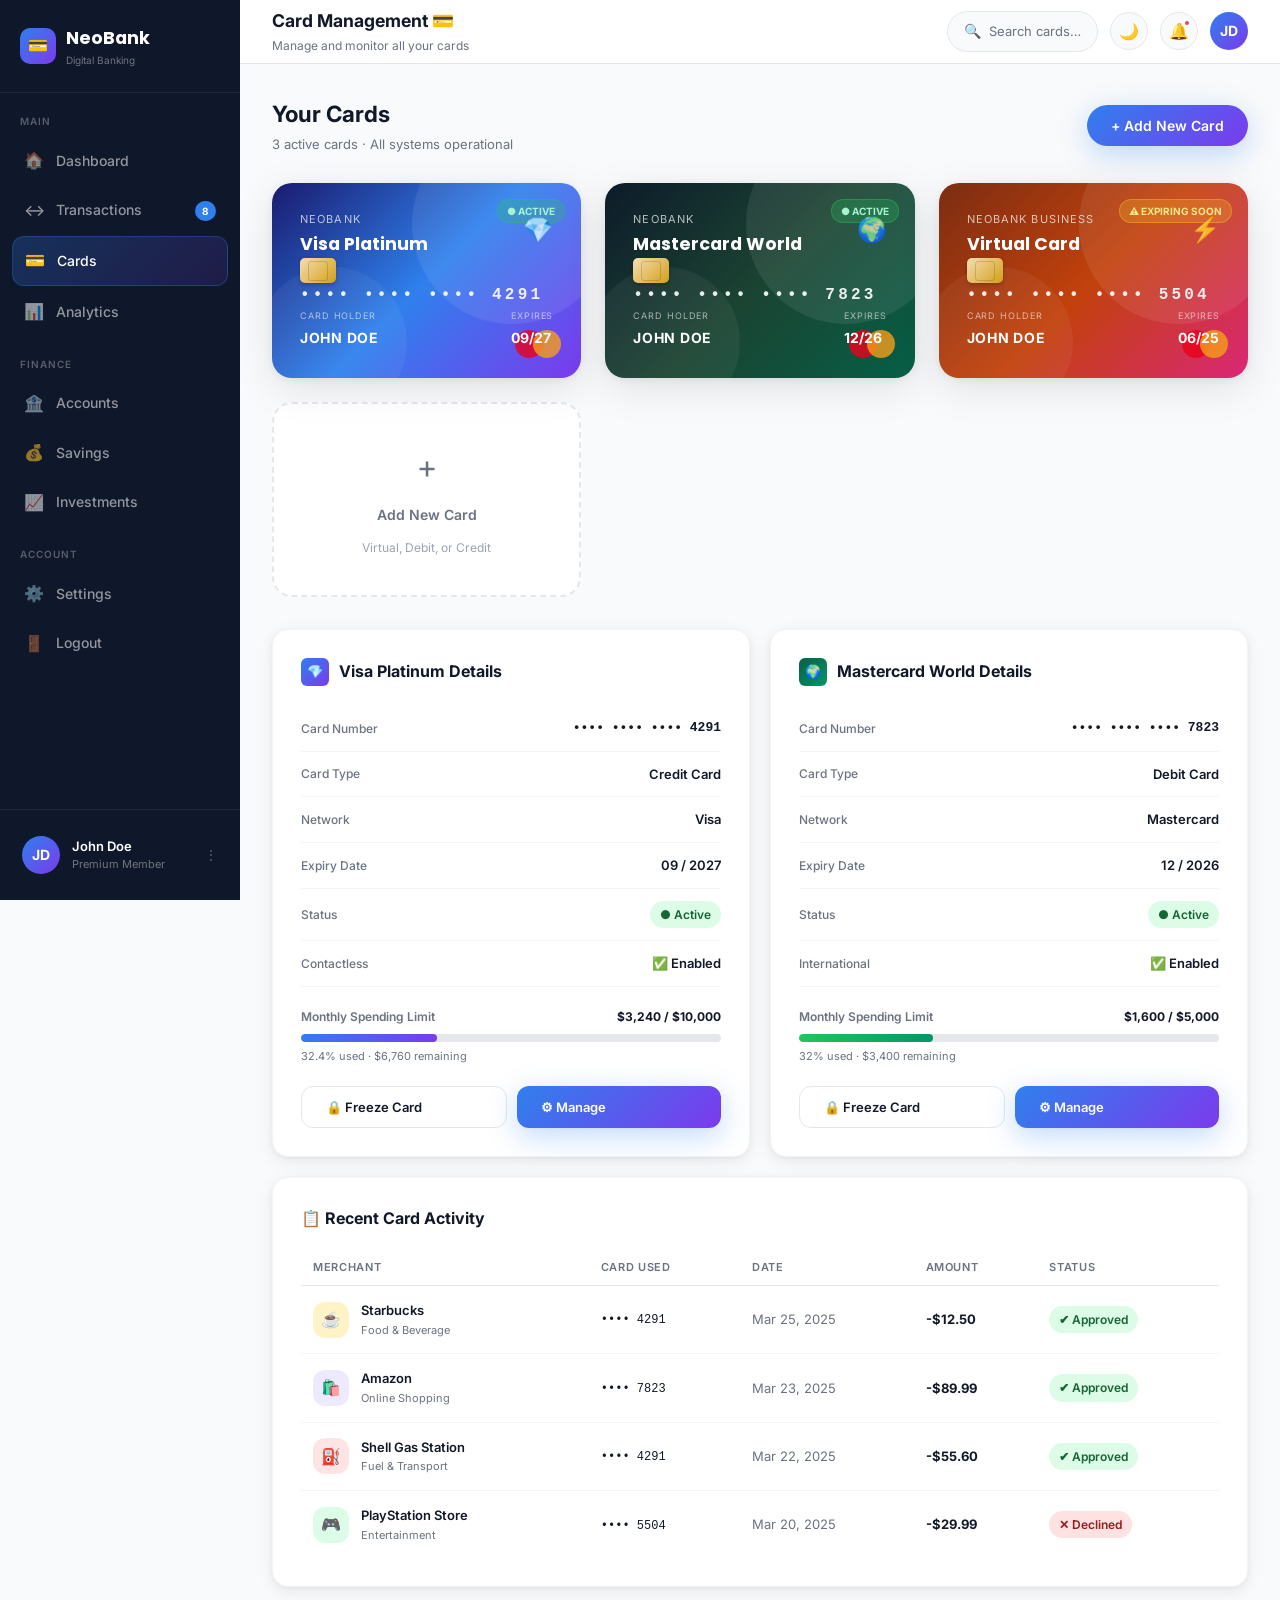
==== cards.html @ 9454304a "feat: Add NeoBank UI - Landing, Dashboard, and Cards Management pages" ====
<!DOCTYPE html>
<html lang="en" data-theme="light">
<head>
  <meta charset="UTF-8" />
  <meta name="viewport" content="width=device-width, initial-scale=1.0" />
  <title>NeoBank – Card Management</title>
  <meta name="description" content="NeoBank Card Management – Manage your credit and debit cards in one place." />
  <link rel="stylesheet" href="style.css" />
  <style>
    /* Modal */
    .modal-overlay {
      position: fixed; inset: 0;
      background: rgba(0,0,0,0.5);
      backdrop-filter: blur(4px);
      display: flex; align-items: center; justify-content: center;
      z-index: 999;
      opacity: 0; pointer-events: none;
      transition: opacity 0.3s;
    }
    .modal-overlay.open { opacity: 1; pointer-events: all; }
    .modal {
      background: var(--bg-card);
      border-radius: var(--radius-xl);
      padding: 36px;
      width: 100%; max-width: 440px;
      box-shadow: var(--shadow-lg);
      transform: translateY(20px);
      transition: transform 0.3s;
    }
    .modal-overlay.open .modal { transform: translateY(0); }
    .modal-header { display: flex; justify-content: space-between; align-items: center; margin-bottom: 24px; }
    .modal-title { font-size: 1.1rem; font-weight: 700; }
    .modal-close { font-size: 20px; color: var(--text-muted); cursor: pointer; transition: var(--transition); }
    .modal-close:hover { color: var(--text); }
    .form-group { margin-bottom: 18px; }
    .form-label { font-size: 12px; font-weight: 600; color: var(--text-muted); display: block; margin-bottom: 6px; text-transform: uppercase; letter-spacing: 0.05em; }
    .form-input {
      width: 100%; padding: 12px 16px;
      border: 1.5px solid var(--border);
      border-radius: var(--radius-md);
      font-size: 14px; font-family: inherit;
      background: var(--bg); color: var(--text);
      transition: var(--transition);
    }
    .form-input:focus { outline: none; border-color: var(--primary); box-shadow: 0 0 0 3px rgba(47,128,237,0.1); }
    .form-row { display: grid; grid-template-columns: 1fr 1fr; gap: 16px; }
    .form-submit { width: 100%; margin-top: 8px; padding: 14px; font-size: 15px; border-radius: var(--radius-full); }
  </style>
</head>
<body>

<!-- ===== APP SHELL ===== -->
<div class="app-shell">

  <!-- SIDEBAR -->
  <aside class="sidebar">
    <div class="sidebar-header">
      <div class="logo-icon">💳</div>
      <div>
        <div class="sidebar-logo-text">NeoBank</div>
        <div class="sidebar-logo-sub">Digital Banking</div>
      </div>
    </div>

    <nav class="sidebar-nav">
      <div class="sidebar-section-label">Main</div>
      <a href="dashboard.html" class="nav-item">
        <span class="nav-icon">🏠</span> Dashboard
      </a>
      <a href="dashboard.html" class="nav-item">
        <span class="nav-icon">↔️</span> Transactions
        <span class="nav-badge">8</span>
      </a>
      <a href="cards.html" class="nav-item active">
        <span class="nav-icon">💳</span> Cards
      </a>
      <a href="dashboard.html" class="nav-item">
        <span class="nav-icon">📊</span> Analytics
      </a>
      <div class="sidebar-section-label">Finance</div>
      <a href="dashboard.html" class="nav-item">
        <span class="nav-icon">🏦</span> Accounts
      </a>
      <a href="dashboard.html" class="nav-item">
        <span class="nav-icon">💰</span> Savings
      </a>
      <a href="dashboard.html" class="nav-item">
        <span class="nav-icon">📈</span> Investments
      </a>
      <div class="sidebar-section-label">Account</div>
      <a href="dashboard.html" class="nav-item">
        <span class="nav-icon">⚙️</span> Settings
      </a>
      <a href="index.html" class="nav-item">
        <span class="nav-icon">🚪</span> Logout
      </a>
    </nav>

    <div class="sidebar-footer">
      <div class="sidebar-user">
        <div class="avatar">JD</div>
        <div class="sidebar-user-info">
          <div class="sidebar-user-name">John Doe</div>
          <div class="sidebar-user-role">Premium Member</div>
        </div>
        <span style="color:rgba(255,255,255,0.3); font-size:14px;">⋮</span>
      </div>
    </div>
  </aside>

  <!-- MAIN CONTENT -->
  <div class="app-main">

    <!-- TOP BAR -->
    <header class="topbar">
      <div class="topbar-left">
        <h2>Card Management 💳</h2>
        <p>Manage and monitor all your cards</p>
      </div>
      <div class="topbar-right">
        <div class="search-bar">
          <span>🔍</span>
          Search cards…
        </div>
        <button class="notif-btn" id="themeToggle" title="Toggle dark mode">🌙</button>
        <button class="notif-btn">
          🔔
          <span class="notif-dot"></span>
        </button>
        <div class="avatar" title="John Doe">JD</div>
      </div>
    </header>

    <!-- PAGE CONTENT -->
    <div class="page-content">

      <!-- Cards Header -->
      <div class="cards-header animate-in">
        <div>
          <h1>Your Cards</h1>
          <p>3 active cards · All systems operational</p>
        </div>
        <button class="btn btn-primary" id="addCardBtn" style="font-size: 14px;">
          + Add New Card
        </button>
      </div>

      <!-- Cards Grid -->
      <div class="cards-grid animate-in-delay-1">

        <!-- Card 1: Visa Platinum -->
        <div class="credit-card blue-purple" title="Click to view details">
          <div class="card-top">
            <div>
              <div class="card-bank">NeoBank</div>
              <div class="card-type">Visa Platinum</div>
            </div>
            <div class="card-logo">💎</div>
          </div>
          <div class="card-chip"></div>
          <div class="card-number">•••• •••• •••• 4291</div>
          <div class="card-bottom">
            <div>
              <div class="card-holder-label">Card Holder</div>
              <div class="card-holder-name">JOHN DOE</div>
            </div>
            <div>
              <div class="card-expiry-label">Expires</div>
              <div class="card-expiry-value">09/27</div>
            </div>
          </div>
          <div class="card-network">
            <div class="card-network-circle"></div>
            <div class="card-network-circle"></div>
          </div>
          <!-- Active badge -->
          <div style="position:absolute; top:16px; right:16px; background:rgba(34,197,94,0.25); color:#A7F3D0; font-size:10px; font-weight:700; padding:3px 9px; border-radius:99px; border:1px solid rgba(34,197,94,0.4);">● ACTIVE</div>
        </div>

        <!-- Card 2: Mastercard World -->
        <div class="credit-card dark-teal" title="Click to view details">
          <div class="card-top">
            <div>
              <div class="card-bank">NeoBank</div>
              <div class="card-type">Mastercard World</div>
            </div>
            <div class="card-logo">🌍</div>
          </div>
          <div class="card-chip"></div>
          <div class="card-number">•••• •••• •••• 7823</div>
          <div class="card-bottom">
            <div>
              <div class="card-holder-label">Card Holder</div>
              <div class="card-holder-name">JOHN DOE</div>
            </div>
            <div>
              <div class="card-expiry-label">Expires</div>
              <div class="card-expiry-value">12/26</div>
            </div>
          </div>
          <div class="card-network">
            <div class="card-network-circle"></div>
            <div class="card-network-circle"></div>
          </div>
          <div style="position:absolute; top:16px; right:16px; background:rgba(34,197,94,0.25); color:#A7F3D0; font-size:10px; font-weight:700; padding:3px 9px; border-radius:99px; border:1px solid rgba(34,197,94,0.4);">● ACTIVE</div>
        </div>

        <!-- Card 3: Virtual Business -->
        <div class="credit-card rose-gold" title="Click to view details">
          <div class="card-top">
            <div>
              <div class="card-bank">NeoBank Business</div>
              <div class="card-type">Virtual Card</div>
            </div>
            <div class="card-logo">⚡</div>
          </div>
          <div class="card-chip"></div>
          <div class="card-number">•••• •••• •••• 5504</div>
          <div class="card-bottom">
            <div>
              <div class="card-holder-label">Card Holder</div>
              <div class="card-holder-name">JOHN DOE</div>
            </div>
            <div>
              <div class="card-expiry-label">Expires</div>
              <div class="card-expiry-value">06/25</div>
            </div>
          </div>
          <div class="card-network">
            <div class="card-network-circle"></div>
            <div class="card-network-circle"></div>
          </div>
          <div style="position:absolute; top:16px; right:16px; background:rgba(251,191,36,0.25); color:#FDE68A; font-size:10px; font-weight:700; padding:3px 9px; border-radius:99px; border:1px solid rgba(251,191,36,0.4);">⚠ EXPIRING SOON</div>
        </div>

        <!-- Add New Card -->
        <div class="add-card-btn" id="addCardBtn2">
          <div class="add-card-icon">+</div>
          <div class="add-card-label">Add New Card</div>
          <div class="add-card-sub">Virtual, Debit, or Credit</div>
        </div>
      </div>

      <!-- Card Details + Spending Limit Section -->
      <div class="card-details-grid animate-in-delay-2">

        <!-- Card 1 Details -->
        <div class="card card-detail-card">
          <div class="card-detail-title">
            <div style="width:28px;height:28px;background:var(--gradient);border-radius:6px;display:flex;align-items:center;justify-content:center;font-size:13px;">💎</div>
            Visa Platinum Details
          </div>

          <div class="card-info-row">
            <span class="card-info-label">Card Number</span>
            <span class="card-info-value" style="font-family:monospace;">•••• •••• •••• 4291</span>
          </div>
          <div class="card-info-row">
            <span class="card-info-label">Card Type</span>
            <span class="card-info-value">Credit Card</span>
          </div>
          <div class="card-info-row">
            <span class="card-info-label">Network</span>
            <span class="card-info-value">Visa</span>
          </div>
          <div class="card-info-row">
            <span class="card-info-label">Expiry Date</span>
            <span class="card-info-value">09 / 2027</span>
          </div>
          <div class="card-info-row">
            <span class="card-info-label">Status</span>
            <span class="badge badge-green">● Active</span>
          </div>
          <div class="card-info-row">
            <span class="card-info-label">Contactless</span>
            <span class="card-info-value">✅ Enabled</span>
          </div>

          <div class="card-spending-limit">
            <div class="limit-header">
              <span style="font-size:12px; font-weight:600; color:var(--text-muted);">Monthly Spending Limit</span>
              <span style="font-size:12px; font-weight:700;">$3,240 / $10,000</span>
            </div>
            <div class="limit-bar">
              <div class="limit-fill" style="width: 32.4%;"></div>
            </div>
            <div style="font-size:11px; color:var(--text-muted); margin-top:6px;">32.4% used · $6,760 remaining</div>
          </div>

          <div style="display:flex; gap:10px; margin-top:20px;">
            <button class="btn btn-outline" style="flex:1; border-radius:var(--radius-md); font-size:13px;">🔒 Freeze Card</button>
            <button class="btn btn-primary" style="flex:1; border-radius:var(--radius-md); font-size:13px;">⚙ Manage</button>
          </div>
        </div>

        <!-- Card 2 Details -->
        <div class="card card-detail-card">
          <div class="card-detail-title">
            <div style="width:28px;height:28px;background:linear-gradient(135deg,#065F46,#059669);border-radius:6px;display:flex;align-items:center;justify-content:center;font-size:13px;">🌍</div>
            Mastercard World Details
          </div>

          <div class="card-info-row">
            <span class="card-info-label">Card Number</span>
            <span class="card-info-value" style="font-family:monospace;">•••• •••• •••• 7823</span>
          </div>
          <div class="card-info-row">
            <span class="card-info-label">Card Type</span>
            <span class="card-info-value">Debit Card</span>
          </div>
          <div class="card-info-row">
            <span class="card-info-label">Network</span>
            <span class="card-info-value">Mastercard</span>
          </div>
          <div class="card-info-row">
            <span class="card-info-label">Expiry Date</span>
            <span class="card-info-value">12 / 2026</span>
          </div>
          <div class="card-info-row">
            <span class="card-info-label">Status</span>
            <span class="badge badge-green">● Active</span>
          </div>
          <div class="card-info-row">
            <span class="card-info-label">International</span>
            <span class="card-info-value">✅ Enabled</span>
          </div>

          <div class="card-spending-limit">
            <div class="limit-header">
              <span style="font-size:12px; font-weight:600; color:var(--text-muted);">Monthly Spending Limit</span>
              <span style="font-size:12px; font-weight:700;">$1,600 / $5,000</span>
            </div>
            <div class="limit-bar">
              <div class="limit-fill" style="width: 32%; background: linear-gradient(90deg, #22C55E, #059669);"></div>
            </div>
            <div style="font-size:11px; color:var(--text-muted); margin-top:6px;">32% used · $3,400 remaining</div>
          </div>

          <div style="display:flex; gap:10px; margin-top:20px;">
            <button class="btn btn-outline" style="flex:1; border-radius:var(--radius-md); font-size:13px;">🔒 Freeze Card</button>
            <button class="btn btn-primary" style="flex:1; border-radius:var(--radius-md); font-size:13px;">⚙ Manage</button>
          </div>
        </div>

        <!-- Recent Card Activity -->
        <div class="card card-detail-card" style="grid-column: span 2;">
          <div class="card-detail-title">📋 Recent Card Activity</div>
          <table class="txn-table">
            <thead>
              <tr>
                <th>Merchant</th>
                <th>Card Used</th>
                <th>Date</th>
                <th>Amount</th>
                <th>Status</th>
              </tr>
            </thead>
            <tbody>
              <tr>
                <td>
                  <div class="txn-merchant">
                    <div class="txn-merchant-icon" style="background:#FEF3C7;">☕</div>
                    <div>
                      <div class="txn-merchant-name">Starbucks</div>
                      <div class="txn-merchant-cat">Food & Beverage</div>
                    </div>
                  </div>
                </td>
                <td><span style="font-family:monospace;font-size:12px;">•••• 4291</span></td>
                <td style="color:var(--text-muted);">Mar 25, 2025</td>
                <td class="txn-amount debit">-$12.50</td>
                <td><span class="badge badge-green">✔ Approved</span></td>
              </tr>
              <tr>
                <td>
                  <div class="txn-merchant">
                    <div class="txn-merchant-icon" style="background:#EDE9FE;">🛍️</div>
                    <div>
                      <div class="txn-merchant-name">Amazon</div>
                      <div class="txn-merchant-cat">Online Shopping</div>
                    </div>
                  </div>
                </td>
                <td><span style="font-family:monospace;font-size:12px;">•••• 7823</span></td>
                <td style="color:var(--text-muted);">Mar 23, 2025</td>
                <td class="txn-amount debit">-$89.99</td>
                <td><span class="badge badge-green">✔ Approved</span></td>
              </tr>
              <tr>
                <td>
                  <div class="txn-merchant">
                    <div class="txn-merchant-icon" style="background:#FFE4E6;">⛽</div>
                    <div>
                      <div class="txn-merchant-name">Shell Gas Station</div>
                      <div class="txn-merchant-cat">Fuel & Transport</div>
                    </div>
                  </div>
                </td>
                <td><span style="font-family:monospace;font-size:12px;">•••• 4291</span></td>
                <td style="color:var(--text-muted);">Mar 22, 2025</td>
                <td class="txn-amount debit">-$55.60</td>
                <td><span class="badge badge-green">✔ Approved</span></td>
              </tr>
              <tr>
                <td>
                  <div class="txn-merchant">
                    <div class="txn-merchant-icon" style="background:#DCFCE7;">🎮</div>
                    <div>
                      <div class="txn-merchant-name">PlayStation Store</div>
                      <div class="txn-merchant-cat">Entertainment</div>
                    </div>
                  </div>
                </td>
                <td><span style="font-family:monospace;font-size:12px;">•••• 5504</span></td>
                <td style="color:var(--text-muted);">Mar 20, 2025</td>
                <td class="txn-amount debit">-$29.99</td>
                <td><span class="badge" style="background:var(--red-light);color:#991B1B;">✕ Declined</span></td>
              </tr>
            </tbody>
          </table>
        </div>
      </div>

    </div><!-- /page-content -->
  </div><!-- /app-main -->
</div><!-- /app-shell -->

<!-- Add Card Modal -->
<div class="modal-overlay" id="addCardModal">
  <div class="modal">
    <div class="modal-header">
      <div class="modal-title">Add New Card</div>
      <button class="modal-close" id="closeModal">✕</button>
    </div>
    <div class="form-group">
      <label class="form-label">Cardholder Name</label>
      <input class="form-input" type="text" placeholder="JOHN DOE" value="JOHN DOE" />
    </div>
    <div class="form-group">
      <label class="form-label">Card Number</label>
      <input class="form-input" type="text" placeholder="1234 5678 9012 3456" maxlength="19" />
    </div>
    <div class="form-row">
      <div class="form-group">
        <label class="form-label">Expiry Date</label>
        <input class="form-input" type="text" placeholder="MM / YY" maxlength="7" />
      </div>
      <div class="form-group">
        <label class="form-label">CVV</label>
        <input class="form-input" type="password" placeholder="•••" maxlength="3" />
      </div>
    </div>
    <div class="form-group">
      <label class="form-label">Card Type</label>
      <select class="form-input">
        <option>Visa Credit Card</option>
        <option>Mastercard Debit</option>
        <option>American Express</option>
        <option>Virtual Card</option>
      </select>
    </div>
    <button class="btn btn-primary form-submit">Add Card Securely 🔐</button>
  </div>
</div>

<script>
// Modal toggle
const modal = document.getElementById('addCardModal');
document.getElementById('addCardBtn').addEventListener('click', () => modal.classList.add('open'));
document.getElementById('addCardBtn2').addEventListener('click', () => modal.classList.add('open'));
document.getElementById('closeModal').addEventListener('click', () => modal.classList.remove('open'));
modal.addEventListener('click', e => { if (e.target === modal) modal.classList.remove('open'); });
</script>
<script src="app.js"></script>
</body>
</html>
---- style.css ----
/* ============================================
   NEOBANK UI - Shared Design System
   Font: Inter (Google Fonts)
   ============================================ */

@import url('https://fonts.googleapis.com/css2?family=Inter:wght@300;400;500;600;700;800;900&family=Poppins:wght@600;700;800&display=swap');

/* ---- CSS Variables / Design Tokens ---- */
:root {
  --primary:       #2F80ED;
  --primary-dark:  #1A6CD9;
  --primary-light: #EBF3FE;
  --purple:        #7C3AED;
  --gradient:      linear-gradient(135deg, #2F80ED 0%, #7C3AED 100%);
  --gradient-card: linear-gradient(135deg, #1a3a6e 0%, #2F80ED 60%, #7C3AED 100%);
  --green:         #22C55E;
  --green-light:   #DCFCE7;
  --red:           #EF4444;
  --red-light:     #FEE2E2;
  --orange:        #F59E0B;

  --bg:            #F9FAFB;
  --bg-card:       #FFFFFF;
  --bg-sidebar:    #0F172A;
  --text:          #111827;
  --text-muted:    #6B7280;
  --text-light:    #9CA3AF;
  --border:        #E5E7EB;
  --border-light:  #F3F4F6;

  --shadow-sm:     0 1px 3px rgba(0,0,0,0.06), 0 1px 2px rgba(0,0,0,0.04);
  --shadow-md:     0 4px 16px rgba(0,0,0,0.08), 0 1px 4px rgba(0,0,0,0.04);
  --shadow-lg:     0 10px 40px rgba(0,0,0,0.1), 0 2px 8px rgba(0,0,0,0.06);
  --shadow-blue:   0 8px 30px rgba(47, 128, 237, 0.3);

  --radius-sm:     8px;
  --radius-md:     12px;
  --radius-lg:     16px;
  --radius-xl:     20px;
  --radius-full:   9999px;

  --transition:    all 0.25s cubic-bezier(0.4, 0, 0.2, 1);
  --sidebar-w:     240px;
}

/* ---- Dark Mode ---- */
[data-theme="dark"] {
  --bg:           #0F172A;
  --bg-card:      #1E293B;
  --bg-sidebar:   #020617;
  --text:         #F1F5F9;
  --text-muted:   #94A3B8;
  --text-light:   #64748B;
  --border:       #334155;
  --border-light: #1E293B;
  --shadow-sm:    0 1px 3px rgba(0,0,0,0.3);
  --shadow-md:    0 4px 16px rgba(0,0,0,0.4);
  --shadow-lg:    0 10px 40px rgba(0,0,0,0.5);
}

/* ---- Reset & Base ---- */
*, *::before, *::after { box-sizing: border-box; margin: 0; padding: 0; }

html { scroll-behavior: smooth; }

body {
  font-family: 'Inter', -apple-system, BlinkMacSystemFont, sans-serif;
  background: var(--bg);
  color: var(--text);
  line-height: 1.6;
  font-size: 15px;
  transition: background 0.3s, color 0.3s;
  -webkit-font-smoothing: antialiased;
}

a { text-decoration: none; color: inherit; }
ul { list-style: none; }
button { cursor: pointer; border: none; background: none; font-family: inherit; }
img { max-width: 100%; display: block; }

/* ---- Utility Classes ---- */
.container { max-width: 1200px; margin: 0 auto; padding: 0 24px; }
.flex { display: flex; }
.items-center { align-items: center; }
.justify-between { justify-content: space-between; }
.gap-8 { gap: 8px; }
.gap-12 { gap: 12px; }
.gap-16 { gap: 16px; }
.gap-24 { gap: 24px; }
.text-center { text-align: center; }

/* ---- Buttons ---- */
.btn {
  display: inline-flex;
  align-items: center;
  gap: 8px;
  padding: 12px 24px;
  border-radius: var(--radius-full);
  font-weight: 600;
  font-size: 14px;
  transition: var(--transition);
  white-space: nowrap;
}

.btn-primary {
  background: var(--gradient);
  color: #fff;
  box-shadow: var(--shadow-blue);
}
.btn-primary:hover {
  transform: translateY(-2px);
  box-shadow: 0 12px 36px rgba(47, 128, 237, 0.45);
}

.btn-outline {
  border: 1.5px solid var(--border);
  color: var(--text);
  background: transparent;
}
.btn-outline:hover {
  border-color: var(--primary);
  color: var(--primary);
  background: var(--primary-light);
}

.btn-ghost {
  color: var(--text-muted);
  padding: 8px 16px;
}
.btn-ghost:hover { background: var(--border-light); color: var(--text); border-radius: var(--radius-sm); }

/* ---- Cards ---- */
.card {
  background: var(--bg-card);
  border-radius: var(--radius-lg);
  box-shadow: var(--shadow-md);
  border: 1px solid var(--border-light);
  transition: var(--transition);
}
.card:hover { transform: translateY(-2px); box-shadow: var(--shadow-lg); }

/* ---- Badge ---- */
.badge {
  display: inline-flex;
  align-items: center;
  padding: 4px 10px;
  border-radius: var(--radius-full);
  font-size: 12px;
  font-weight: 600;
}
.badge-green { background: var(--green-light); color: #166534; }
.badge-red   { background: var(--red-light);   color: #991B1B; }
.badge-blue  { background: var(--primary-light); color: var(--primary-dark); }

/* ---- Typography ---- */
.heading-xl {
  font-family: 'Poppins', sans-serif;
  font-size: clamp(2.2rem, 5vw, 3.5rem);
  font-weight: 800;
  line-height: 1.15;
  letter-spacing: -0.02em;
}
.heading-lg { font-size: 1.75rem; font-weight: 700; line-height: 1.3; }
.heading-md { font-size: 1.25rem; font-weight: 600; }
.text-muted  { color: var(--text-muted); }
.text-sm     { font-size: 13px; }

/* ---- Gradient Text ---- */
.gradient-text {
  background: var(--gradient);
  -webkit-background-clip: text;
  -webkit-text-fill-color: transparent;
  background-clip: text;
}

/* ---- Dark Mode Toggle ---- */
.theme-toggle {
  width: 40px; height: 40px;
  border-radius: var(--radius-full);
  border: 1.5px solid var(--border);
  background: var(--bg-card);
  display: flex; align-items: center; justify-content: center;
  font-size: 16px;
  transition: var(--transition);
  color: var(--text-muted);
}
.theme-toggle:hover { border-color: var(--primary); color: var(--primary); background: var(--primary-light); }

/* ---- Avatar ---- */
.avatar {
  width: 38px; height: 38px;
  border-radius: var(--radius-full);
  background: var(--gradient);
  display: flex; align-items: center; justify-content: center;
  color: #fff; font-weight: 700; font-size: 14px;
  flex-shrink: 0;
}

/* ---- Icon Box ---- */
.icon-box {
  width: 44px; height: 44px;
  border-radius: var(--radius-md);
  display: flex; align-items: center; justify-content: center;
  font-size: 20px;
  flex-shrink: 0;
}
.icon-box-blue   { background: var(--primary-light); }
.icon-box-green  { background: var(--green-light); }
.icon-box-purple { background: #EDE9FE; }
.icon-box-orange { background: #FEF3C7; }

/* ---- Scrollbar ---- */
::-webkit-scrollbar { width: 6px; height: 6px; }
::-webkit-scrollbar-track { background: transparent; }
::-webkit-scrollbar-thumb { background: var(--border); border-radius: 3px; }

/* ============================================
   NAVBAR (Landing)
   ============================================ */
.navbar {
  position: fixed; top: 0; left: 0; right: 0; z-index: 100;
  height: 68px;
  background: rgba(249,250,251,0.85);
  backdrop-filter: blur(16px);
  -webkit-backdrop-filter: blur(16px);
  border-bottom: 1px solid var(--border);
  transition: background 0.3s;
}
[data-theme="dark"] .navbar { background: rgba(15,23,42,0.85); }

.navbar-inner {
  height: 100%;
  display: flex; align-items: center; justify-content: space-between;
}

.navbar-logo {
  display: flex; align-items: center; gap: 10px;
  font-family: 'Poppins', sans-serif;
  font-weight: 700; font-size: 1.2rem;
}
.logo-icon {
  width: 36px; height: 36px;
  background: var(--gradient);
  border-radius: 10px;
  display: flex; align-items: center; justify-content: center;
  color: #fff; font-size: 16px;
}

.navbar-links { display: flex; align-items: center; gap: 4px; }
.navbar-link {
  padding: 8px 16px;
  border-radius: var(--radius-full);
  font-size: 14px; font-weight: 500;
  color: var(--text-muted);
  transition: var(--transition);
}
.navbar-link:hover { color: var(--text); background: var(--border-light); }

.navbar-actions { display: flex; align-items: center; gap: 12px; }

/* ============================================
   LANDING PAGE
   ============================================ */
.landing-main { padding-top: 68px; }

/* Hero */
.hero {
  min-height: calc(100vh - 68px);
  display: flex; align-items: center;
  padding: 80px 0 60px;
  overflow: hidden;
  position: relative;
}
.hero::before {
  content: '';
  position: absolute; top: -200px; right: -200px;
  width: 600px; height: 600px;
  background: radial-gradient(circle, rgba(47,128,237,0.12) 0%, transparent 70%);
  pointer-events: none;
}
.hero::after {
  content: '';
  position: absolute; bottom: -100px; left: -100px;
  width: 400px; height: 400px;
  background: radial-gradient(circle, rgba(124,58,237,0.08) 0%, transparent 70%);
  pointer-events: none;
}

.hero-grid {
  display: grid;
  grid-template-columns: 1fr 1fr;
  gap: 60px;
  align-items: center;
}

.hero-eyebrow {
  display: inline-flex; align-items: center; gap: 8px;
  background: var(--primary-light);
  color: var(--primary);
  padding: 6px 14px;
  border-radius: var(--radius-full);
  font-size: 13px; font-weight: 600;
  margin-bottom: 20px;
}

.hero-title { margin-bottom: 20px; }

.hero-sub {
  font-size: 1.1rem;
  color: var(--text-muted);
  max-width: 440px;
  margin-bottom: 36px;
  line-height: 1.7;
}

.hero-actions { display: flex; align-items: center; gap: 16px; flex-wrap: wrap; }

.hero-trust {
  margin-top: 48px;
  display: flex; align-items: center; gap: 16px;
  padding-top: 32px;
  border-top: 1px solid var(--border);
}
.hero-trust-avatars {
  display: flex;
}
.hero-trust-avatars .avatar {
  width: 32px; height: 32px; font-size: 11px;
  margin-left: -8px; border: 2px solid var(--bg-card);
}
.hero-trust-avatars .avatar:first-child { margin-left: 0; }
.hero-trust-text { font-size: 13px; color: var(--text-muted); }
.hero-trust-text strong { color: var(--text); }

/* Hero Mockup */
.hero-mockup {
  position: relative;
  display: flex; justify-content: center;
}
.mockup-window {
  background: var(--bg-card);
  border-radius: var(--radius-xl);
  box-shadow: var(--shadow-lg), 0 0 0 1px var(--border);
  overflow: hidden;
  width: 100%;
  max-width: 480px;
  transform: perspective(1000px) rotateY(-8deg) rotateX(4deg);
  transition: var(--transition);
}
.mockup-window:hover {
  transform: perspective(1000px) rotateY(-4deg) rotateX(2deg);
}
.mockup-topbar {
  background: var(--border-light);
  padding: 10px 14px;
  display: flex; align-items: center; gap: 6px;
}
.mockup-dot {
  width: 10px; height: 10px; border-radius: 50%;
}
.mockup-body { padding: 20px; }

.mini-balance-card {
  background: var(--gradient);
  border-radius: var(--radius-md);
  padding: 20px;
  color: #fff;
  margin-bottom: 16px;
}
.mini-balance-label { font-size: 11px; opacity: 0.8; margin-bottom: 6px; }
.mini-balance-amount { font-size: 1.8rem; font-weight: 800; font-family: 'Poppins', sans-serif; }
.mini-balance-row { display: flex; justify-content: space-between; margin-top: 16px; }
.mini-balance-stat { font-size: 11px; opacity: 0.85; }
.mini-balance-stat strong { display: block; font-size: 13px; font-weight: 700; }

.mini-stats { display: grid; grid-template-columns: 1fr 1fr; gap: 12px; margin-bottom: 16px; }
.mini-stat-card {
  background: var(--bg);
  border-radius: var(--radius-md);
  padding: 14px;
  border: 1px solid var(--border);
}
.mini-stat-label { font-size: 11px; color: var(--text-muted); margin-bottom: 4px; }
.mini-stat-value { font-size: 1rem; font-weight: 700; }
.mini-stat-value.green { color: var(--green); }
.mini-stat-value.red { color: var(--red); }

.mini-txn { display: flex; align-items: center; justify-content: space-between; padding: 10px 0; border-bottom: 1px solid var(--border-light); }
.mini-txn:last-child { border-bottom: none; }
.mini-txn-left { display: flex; align-items: center; gap: 10px; }
.mini-txn-icon {
  width: 34px; height: 34px;
  border-radius: var(--radius-sm);
  display: flex; align-items: center; justify-content: center;
  font-size: 15px;
}
.mini-txn-name { font-size: 13px; font-weight: 500; }
.mini-txn-date { font-size: 11px; color: var(--text-muted); }
.mini-txn-amount { font-size: 13px; font-weight: 600; }

/* Features Section */
.features {
  padding: 90px 0;
  background: var(--bg-card);
  border-top: 1px solid var(--border);
  border-bottom: 1px solid var(--border);
}

.section-header { text-align: center; margin-bottom: 56px; }
.section-tag {
  display: inline-flex; align-items: center; gap: 6px;
  background: var(--primary-light);
  color: var(--primary);
  padding: 6px 14px;
  border-radius: var(--radius-full);
  font-size: 12px; font-weight: 600;
  text-transform: uppercase; letter-spacing: 0.05em;
  margin-bottom: 14px;
}
.section-title { margin-bottom: 12px; }
.section-sub { color: var(--text-muted); max-width: 480px; margin: 0 auto; font-size: 1rem; }

.features-grid {
  display: grid;
  grid-template-columns: repeat(3, 1fr);
  gap: 24px;
}

.feature-card {
  padding: 32px;
  border-radius: var(--radius-lg);
  border: 1.5px solid var(--border);
  background: var(--bg);
  transition: var(--transition);
  position: relative;
  overflow: hidden;
}
.feature-card::before {
  content: '';
  position: absolute; top: 0; left: 0;
  width: 4px; height: 0;
  background: var(--gradient);
  transition: height 0.4s ease;
  border-radius: 0 0 4px 4px;
}
.feature-card:hover::before { height: 100%; }
.feature-card:hover {
  border-color: var(--primary);
  transform: translateY(-4px);
  box-shadow: var(--shadow-lg);
}

.feature-icon {
  width: 56px; height: 56px;
  border-radius: var(--radius-md);
  display: flex; align-items: center; justify-content: center;
  font-size: 24px;
  margin-bottom: 20px;
}
.feature-title { font-size: 1.05rem; font-weight: 700; margin-bottom: 10px; }
.feature-desc { color: var(--text-muted); font-size: 0.9rem; line-height: 1.65; }

/* Stats Section */
.stats-section { padding: 80px 0; }
.stats-grid {
  display: grid;
  grid-template-columns: repeat(3, 1fr);
  gap: 2px;
  background: var(--border);
  border-radius: var(--radius-lg);
  overflow: hidden;
}
.stat-item {
  background: var(--bg-card);
  padding: 40px;
  text-align: center;
}
.stat-value {
  font-family: 'Poppins', sans-serif;
  font-size: 2.4rem; font-weight: 800;
  margin-bottom: 8px;
}
.stat-label { color: var(--text-muted); font-size: 0.9rem; }

/* CTA Section */
.cta-section { padding: 100px 0; }
.cta-box {
  background: var(--gradient);
  border-radius: var(--radius-xl);
  padding: 72px 60px;
  text-align: center;
  color: #fff;
  position: relative;
  overflow: hidden;
}
.cta-box::before {
  content: '';
  position: absolute; top: -50%; right: -10%;
  width: 400px; height: 400px;
  background: rgba(255,255,255,0.07);
  border-radius: 50%;
}
.cta-box::after {
  content: '';
  position: absolute; bottom: -30%; left: -5%;
  width: 300px; height: 300px;
  background: rgba(255,255,255,0.05);
  border-radius: 50%;
}
.cta-title { font-family: 'Poppins', sans-serif; font-size: 2.2rem; font-weight: 800; margin-bottom: 14px; }
.cta-sub { opacity: 0.85; margin-bottom: 36px; font-size: 1rem; }
.btn-white {
  background: #fff;
  color: var(--primary);
  font-weight: 700;
  padding: 14px 32px;
  border-radius: var(--radius-full);
  transition: var(--transition);
  display: inline-block;
}
.btn-white:hover { transform: translateY(-2px); box-shadow: 0 8px 24px rgba(0,0,0,0.2); }

/* Landing Footer */
.landing-footer {
  background: var(--bg-sidebar);
  color: rgba(255,255,255,0.6);
  padding: 32px 0;
  text-align: center;
  font-size: 13px;
}
.landing-footer a { color: rgba(255,255,255,0.6); transition: var(--transition); }
.landing-footer a:hover { color: #fff; }

/* ============================================
   APP SHELL (Dashboard + Cards)
   ============================================ */
.app-shell {
  display: flex;
  min-height: 100vh;
}

/* Sidebar */
.sidebar {
  width: var(--sidebar-w);
  background: var(--bg-sidebar);
  display: flex; flex-direction: column;
  position: fixed; top: 0; left: 0; bottom: 0;
  z-index: 50;
  transition: var(--transition);
}

.sidebar-header {
  padding: 24px 20px;
  border-bottom: 1px solid rgba(255,255,255,0.06);
  display: flex; align-items: center; gap: 10px;
}
.sidebar-logo-text {
  font-family: 'Poppins', sans-serif;
  font-weight: 700; font-size: 1.1rem; color: #fff;
}
.sidebar-logo-sub { font-size: 10px; color: rgba(255,255,255,0.4); font-weight: 400; }

.sidebar-nav { padding: 20px 12px; flex: 1; overflow-y: auto; }
.sidebar-section-label {
  font-size: 10px; text-transform: uppercase; letter-spacing: 0.1em;
  color: rgba(255,255,255,0.3); font-weight: 600;
  padding: 0 8px; margin-bottom: 8px; margin-top: 20px;
}
.sidebar-section-label:first-child { margin-top: 0; }

.nav-item {
  display: flex; align-items: center; gap: 12px;
  padding: 11px 12px;
  border-radius: var(--radius-md);
  color: rgba(255,255,255,0.55);
  font-size: 14px; font-weight: 500;
  transition: var(--transition);
  margin-bottom: 2px;
  cursor: pointer;
}
.nav-item:hover { background: rgba(255,255,255,0.07); color: rgba(255,255,255,0.9); }
.nav-item.active {
  background: linear-gradient(135deg, rgba(47,128,237,0.25), rgba(124,58,237,0.15));
  color: #fff;
  border: 1px solid rgba(47,128,237,0.3);
}
.nav-item .nav-icon { font-size: 16px; width: 20px; text-align: center; }
.nav-badge {
  margin-left: auto;
  background: var(--primary);
  color: #fff; font-size: 10px; font-weight: 700;
  padding: 2px 7px; border-radius: var(--radius-full);
}

.sidebar-footer {
  padding: 16px 12px;
  border-top: 1px solid rgba(255,255,255,0.06);
}
.sidebar-user {
  display: flex; align-items: center; gap: 12px;
  padding: 10px;
  border-radius: var(--radius-md);
  transition: var(--transition);
  cursor: pointer;
}
.sidebar-user:hover { background: rgba(255,255,255,0.07); }
.sidebar-user-info { flex: 1; }
.sidebar-user-name { color: #fff; font-size: 13px; font-weight: 600; }
.sidebar-user-role { color: rgba(255,255,255,0.4); font-size: 11px; }

/* App Main */
.app-main {
  margin-left: var(--sidebar-w);
  flex: 1;
  display: flex;
  flex-direction: column;
  min-height: 100vh;
}

/* Top Bar */
.topbar {
  height: 64px;
  background: var(--bg-card);
  border-bottom: 1px solid var(--border);
  display: flex; align-items: center; justify-content: space-between;
  padding: 0 32px;
  position: sticky; top: 0; z-index: 40;
}
.topbar-left h2 { font-size: 1.1rem; font-weight: 700; }
.topbar-left p  { font-size: 12px; color: var(--text-muted); margin-top: 1px; }

.topbar-right { display: flex; align-items: center; gap: 12px; }

.notif-btn {
  width: 38px; height: 38px;
  border-radius: var(--radius-full);
  border: 1.5px solid var(--border);
  background: var(--bg);
  display: flex; align-items: center; justify-content: center;
  font-size: 16px; color: var(--text-muted);
  position: relative;
  transition: var(--transition);
}
.notif-btn:hover { border-color: var(--primary); color: var(--primary); background: var(--primary-light); }
.notif-dot {
  position: absolute; top: 6px; right: 6px;
  width: 8px; height: 8px;
  background: var(--red);
  border-radius: 50%;
  border: 2px solid var(--bg-card);
}

.search-bar {
  display: flex; align-items: center; gap: 8px;
  background: var(--bg);
  border: 1.5px solid var(--border);
  border-radius: var(--radius-full);
  padding: 8px 16px;
  font-size: 13px; color: var(--text-muted);
  transition: var(--transition);
  cursor: pointer;
}
.search-bar:hover { border-color: var(--primary); }
.search-bar span { font-size: 14px; }

/* Page Content */
.page-content { padding: 32px; flex: 1; }

/* ============================================
   DASHBOARD PAGE
   ============================================ */

/* Balance + Quick Stats row */
.db-top-row {
  display: grid;
  grid-template-columns: 2fr 1fr 1fr;
  gap: 20px;
  margin-bottom: 24px;
}

.balance-card {
  background: var(--gradient);
  border-radius: var(--radius-xl);
  padding: 32px;
  color: #fff;
  position: relative;
  overflow: hidden;
  box-shadow: var(--shadow-blue);
  border: none;
}
.balance-card::before {
  content: '';
  position: absolute; top: -60px; right: -40px;
  width: 200px; height: 200px;
  background: rgba(255,255,255,0.08);
  border-radius: 50%;
}
.balance-card::after {
  content: '';
  position: absolute; bottom: -40px; left: 40px;
  width: 120px; height: 120px;
  background: rgba(255,255,255,0.05);
  border-radius: 50%;
}
.balance-eyebrow { font-size: 12px; opacity: 0.75; text-transform: uppercase; letter-spacing: 0.08em; margin-bottom: 10px; }
.balance-amount {
  font-family: 'Poppins', sans-serif;
  font-size: 2.6rem; font-weight: 800;
  margin-bottom: 8px;
  letter-spacing: -0.02em;
}
.balance-change { font-size: 13px; opacity: 0.85; display: flex; align-items: center; gap: 6px; }
.balance-change .up { color: #A7F3D0; font-weight: 600; }
.balance-row {
  display: flex; justify-content: space-between;
  margin-top: 28px; padding-top: 20px;
  border-top: 1px solid rgba(255,255,255,0.15);
}
.balance-meta { font-size: 12px; opacity: 0.7; }
.balance-meta strong { display: block; font-size: 14px; opacity: 1; margin-top: 3px; font-weight: 600; }
.balance-actions { display: flex; gap: 10px; position: relative; z-index: 1; }
.balance-action-btn {
  background: rgba(255,255,255,0.18);
  border: 1px solid rgba(255,255,255,0.25);
  color: #fff; font-size: 12px; font-weight: 600;
  padding: 8px 16px; border-radius: var(--radius-full);
  transition: var(--transition); display: flex; align-items: center; gap: 6px;
}
.balance-action-btn:hover { background: rgba(255,255,255,0.3); }

.stat-card { padding: 24px; }
.stat-card-header { display: flex; justify-content: space-between; align-items: flex-start; margin-bottom: 16px; }
.stat-card-label { font-size: 13px; color: var(--text-muted); font-weight: 500; }
.stat-card-value {
  font-family: 'Poppins', sans-serif;
  font-size: 1.7rem; font-weight: 800;
  margin-bottom: 8px;
  letter-spacing: -0.02em;
}
.stat-change { font-size: 12px; display: flex; align-items: center; gap: 5px; }
.stat-change .up   { color: var(--green); font-weight: 600; }
.stat-change .down { color: var(--red);   font-weight: 600; }

/* Progress bar */
.progress-bar {
  height: 4px; background: var(--border); border-radius: 2px; overflow: hidden; margin-top: 12px;
}
.progress-fill { height: 100%; border-radius: 2px; transition: width 0.8s ease; }
.progress-fill.green  { background: var(--green); }
.progress-fill.red    { background: var(--red); }

/* Middle row */
.db-mid-row {
  display: grid;
  grid-template-columns: 1.5fr 1fr;
  gap: 20px;
  margin-bottom: 24px;
}

/* Chart Card */
.chart-card { padding: 28px; }
.chart-card-header { display: flex; justify-content: space-between; align-items: center; margin-bottom: 24px; }
.chart-tabs { display: flex; gap: 4px; }
.chart-tab {
  padding: 6px 14px; border-radius: var(--radius-full);
  font-size: 12px; font-weight: 600; color: var(--text-muted);
  transition: var(--transition); cursor: pointer;
}
.chart-tab.active { background: var(--gradient); color: #fff; }
.chart-tab:hover:not(.active) { background: var(--border-light); color: var(--text); }

.chart-area { width: 100%; height: 180px; position: relative; }
.chart-svg { width: 100%; height: 100%; }

/* Spending Card */
.spending-card { padding: 28px; }
.spending-list { margin-top: 20px; display: flex; flex-direction: column; gap: 16px; }
.spending-item { display: flex; align-items: center; gap: 14px; }
.spending-icon { width: 40px; height: 40px; border-radius: var(--radius-md); display: flex; align-items: center; justify-content: center; font-size: 18px; flex-shrink: 0; }
.spending-label { font-size: 13px; font-weight: 600; margin-bottom: 5px; }
.spending-bar-wrap { flex: 1; }
.spending-bar { height: 6px; border-radius: 3px; overflow: hidden; background: var(--border); }
.spending-fill { height: 100%; border-radius: 3px; }
.spending-amount { font-size: 13px; font-weight: 700; white-space: nowrap; }
.spending-pct { font-size: 11px; color: var(--text-muted); text-align: right; }

/* Transactions */
.txn-card { padding: 28px; }
.txn-card-header { display: flex; justify-content: space-between; align-items: center; margin-bottom: 20px; }
.view-all { font-size: 13px; color: var(--primary); font-weight: 600; transition: var(--transition); }
.view-all:hover { opacity: 0.75; }

.txn-table { width: 100%; border-collapse: collapse; }
.txn-table th {
  text-align: left; font-size: 11px; font-weight: 600;
  color: var(--text-muted); text-transform: uppercase; letter-spacing: 0.06em;
  padding: 8px 12px; border-bottom: 1px solid var(--border);
}
.txn-table td { padding: 14px 12px; border-bottom: 1px solid var(--border-light); font-size: 13px; }
.txn-table tr:last-child td { border-bottom: none; }
.txn-table tbody tr { transition: var(--transition); }
.txn-table tbody tr:hover { background: var(--border-light); }

.txn-merchant { display: flex; align-items: center; gap: 12px; }
.txn-merchant-icon {
  width: 36px; height: 36px; border-radius: var(--radius-md);
  display: flex; align-items: center; justify-content: center;
  font-size: 16px; flex-shrink: 0;
}
.txn-merchant-name { font-weight: 600; }
.txn-merchant-cat  { font-size: 11px; color: var(--text-muted); margin-top: 1px; }
.txn-amount { font-weight: 700; }
.txn-amount.credit { color: var(--green); }
.txn-amount.debit  { color: var(--text); }

/* Quick Actions */
.quick-actions { display: flex; gap: 12px; margin-bottom: 24px; flex-wrap: wrap; }
.quick-action {
  flex: 1; min-width: 100px;
  background: var(--bg-card);
  border: 1.5px solid var(--border);
  border-radius: var(--radius-lg);
  padding: 18px;
  text-align: center;
  cursor: pointer;
  transition: var(--transition);
  display: flex; flex-direction: column; align-items: center; gap: 8px;
}
.quick-action:hover { border-color: var(--primary); background: var(--primary-light); transform: translateY(-2px); box-shadow: var(--shadow-md); }
.quick-action-icon { font-size: 22px; }
.quick-action-label { font-size: 12px; font-weight: 600; color: var(--text-muted); }

/* ============================================
   CARDS PAGE
   ============================================ */
.cards-header { display: flex; justify-content: space-between; align-items: center; margin-bottom: 28px; }
.cards-header h1 { font-size: 1.4rem; font-weight: 700; }
.cards-header p  { color: var(--text-muted); font-size: 13px; margin-top: 2px; }

.cards-grid {
  display: grid;
  grid-template-columns: repeat(3, 1fr);
  gap: 24px;
  margin-bottom: 32px;
}

/* Credit Card */
.credit-card {
  border-radius: var(--radius-xl);
  padding: 28px;
  color: #fff;
  position: relative;
  overflow: hidden;
  aspect-ratio: 1.586 / 1;
  display: flex; flex-direction: column; justify-content: space-between;
  cursor: pointer;
  transition: var(--transition);
  box-shadow: var(--shadow-lg);
  border: none;
}
.credit-card:hover { transform: translateY(-6px) scale(1.02); box-shadow: 0 20px 60px rgba(0,0,0,0.25); }
.credit-card.blue-purple { background: linear-gradient(135deg, #1a1a6e 0%, #2F80ED 50%, #7C3AED 100%); }
.credit-card.dark-teal   { background: linear-gradient(135deg, #0d1b2a 0%, #1b4332 50%, #065F46 100%); }
.credit-card.rose-gold   { background: linear-gradient(135deg, #7c2d12 0%, #c2410c 50%, #db2777 100%); }

/* Glassmorphism overlay */
.credit-card::before {
  content: '';
  position: absolute; top: -30%; right: -10%;
  width: 200px; height: 200px;
  background: rgba(255,255,255,0.08);
  border-radius: 50%;
  pointer-events: none;
}
.credit-card::after {
  content: '';
  position: absolute; bottom: -20%; left: -5%;
  width: 150px; height: 150px;
  background: rgba(255,255,255,0.05);
  border-radius: 50%;
  pointer-events: none;
}

.card-top { display: flex; justify-content: space-between; align-items: flex-start; position: relative; z-index: 1; }
.card-bank { font-size: 11px; opacity: 0.7; text-transform: uppercase; letter-spacing: 0.1em; }
.card-type { font-family: 'Poppins', sans-serif; font-size: 1.1rem; font-weight: 700; margin-top: 2px; }
.card-logo { font-size: 24px; opacity: 0.85; }

.card-chip {
  width: 36px; height: 28px;
  background: linear-gradient(135deg, #f5deb3, #d4a017);
  border-radius: 5px;
  position: relative;
  z-index: 1;
  box-shadow: 0 2px 4px rgba(0,0,0,0.2);
}
.card-chip::before {
  content: '';
  position: absolute; top: 50%; left: 50%;
  width: 20px; height: 20px;
  border: 1.5px solid rgba(0,0,0,0.15);
  border-radius: 3px;
  transform: translate(-50%, -50%);
}

.card-number {
  font-family: 'Courier New', monospace;
  font-size: 1rem; font-weight: 600;
  letter-spacing: 0.2em;
  opacity: 0.9;
  position: relative; z-index: 1;
}

.card-bottom { display: flex; justify-content: space-between; align-items: flex-end; position: relative; z-index: 1; }
.card-holder-label { font-size: 9px; opacity: 0.6; text-transform: uppercase; letter-spacing: 0.1em; margin-bottom: 4px; }
.card-holder-name  { font-size: 14px; font-weight: 700; letter-spacing: 0.05em; }
.card-expiry-label { font-size: 9px; opacity: 0.6; text-transform: uppercase; letter-spacing: 0.1em; margin-bottom: 4px; }
.card-expiry-value { font-size: 14px; font-weight: 700; }

.card-network {
  display: flex; gap: -8px;
  position: absolute; bottom: 20px; right: 20px;
}
.card-network-circle {
  width: 28px; height: 28px; border-radius: 50%;
  opacity: 0.8;
}
.card-network-circle:first-child { background: #EB001B; margin-right: -10px; }
.card-network-circle:last-child  { background: #F79E1B; }

/* Add Card Button */
.add-card-btn {
  aspect-ratio: 1.586 / 1;
  border: 2px dashed var(--border);
  border-radius: var(--radius-xl);
  display: flex; flex-direction: column; align-items: center; justify-content: center;
  gap: 12px;
  cursor: pointer;
  transition: var(--transition);
  color: var(--text-muted);
  background: var(--bg-card);
}
.add-card-btn:hover {
  border-color: var(--primary);
  color: var(--primary);
  background: var(--primary-light);
  transform: translateY(-4px);
  box-shadow: var(--shadow-md);
}
.add-card-icon { font-size: 32px; }
.add-card-label { font-size: 14px; font-weight: 600; }
.add-card-sub   { font-size: 12px; color: var(--text-light); text-align: center; }

/* Card Details Panel */
.card-details-grid {
  display: grid;
  grid-template-columns: 1fr 1fr;
  gap: 20px;
}

.card-detail-card { padding: 28px; }
.card-detail-title { font-size: 1rem; font-weight: 700; margin-bottom: 20px; display: flex; align-items: center; gap: 10px; }

.card-info-row { display: flex; justify-content: space-between; align-items: center; padding: 12px 0; border-bottom: 1px solid var(--border-light); }
.card-info-row:last-child { border-bottom: none; }
.card-info-label { font-size: 12px; color: var(--text-muted); font-weight: 500; }
.card-info-value { font-size: 13px; font-weight: 600; }

.card-spending-limit { margin-top: 20px; }
.limit-header { display: flex; justify-content: space-between; margin-bottom: 8px; font-size: 12px; }
.limit-bar { height: 8px; background: var(--border); border-radius: 4px; overflow: hidden; }
.limit-fill { height: 100%; border-radius: 4px; background: var(--gradient); }

/* ============================================
   ANIMATIONS
   ============================================ */
@keyframes fadeInUp {
  from { opacity: 0; transform: translateY(20px); }
  to   { opacity: 1; transform: translateY(0); }
}
@keyframes scaleIn {
  from { opacity: 0; transform: scale(0.95); }
  to   { opacity: 1; transform: scale(1); }
}
@keyframes pulse {
  0%, 100% { opacity: 1; }
  50%       { opacity: 0.6; }
}

.animate-in { animation: fadeInUp 0.5s ease forwards; }
.animate-in-delay-1 { animation: fadeInUp 0.5s 0.1s ease both; }
.animate-in-delay-2 { animation: fadeInUp 0.5s 0.2s ease both; }
.animate-in-delay-3 { animation: fadeInUp 0.5s 0.3s ease both; }

.live-dot {
  width: 8px; height: 8px; background: var(--green);
  border-radius: 50%; animation: pulse 2s infinite;
  display: inline-block;
}
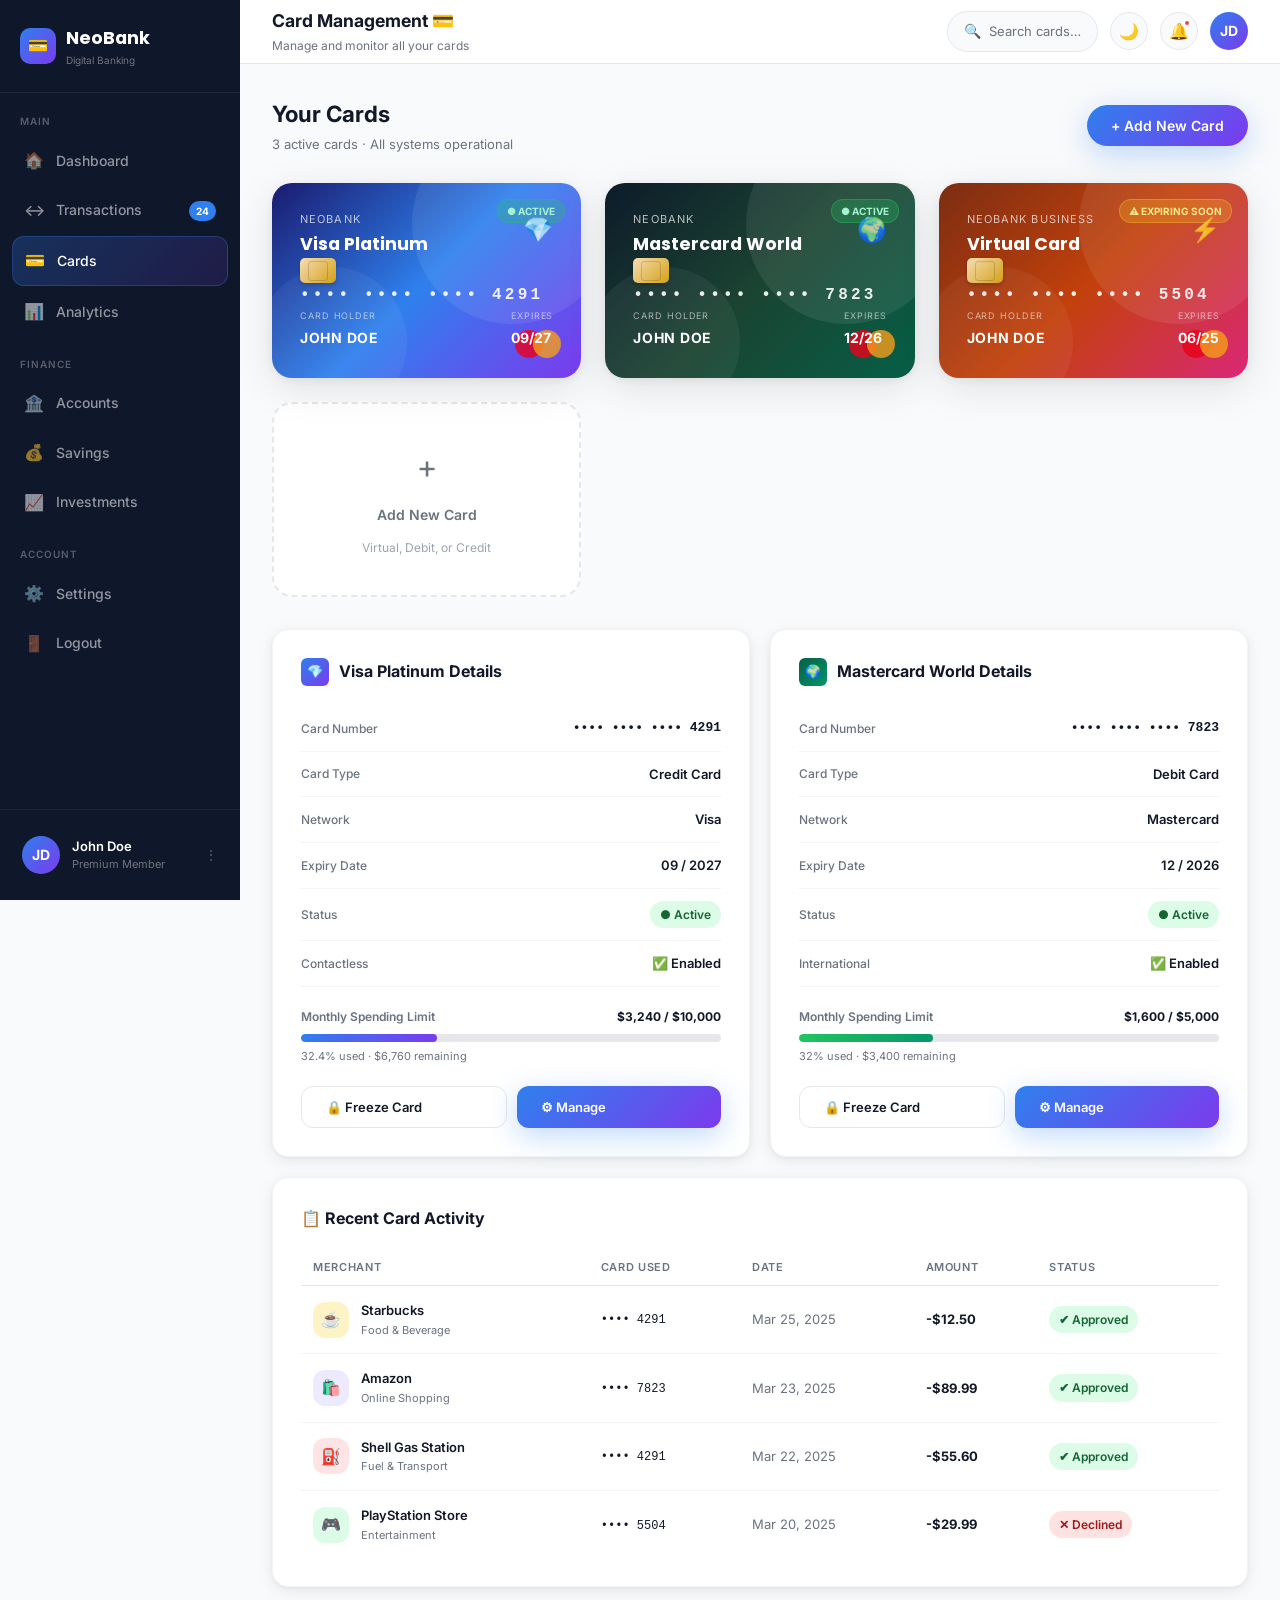
==== commit 21544d7d: "fix: Add transactions.html page and fix sidebar navigation links" ====
--- a/cards.html
+++ b/cards.html
@@ -67,9 +67,9 @@
       <a href="dashboard.html" class="nav-item">
         <span class="nav-icon">🏠</span> Dashboard
       </a>
-      <a href="dashboard.html" class="nav-item">
+      <a href="transactions.html" class="nav-item">
         <span class="nav-icon">↔️</span> Transactions
-        <span class="nav-badge">8</span>
+        <span class="nav-badge">24</span>
       </a>
       <a href="cards.html" class="nav-item active">
         <span class="nav-icon">💳</span> Cards
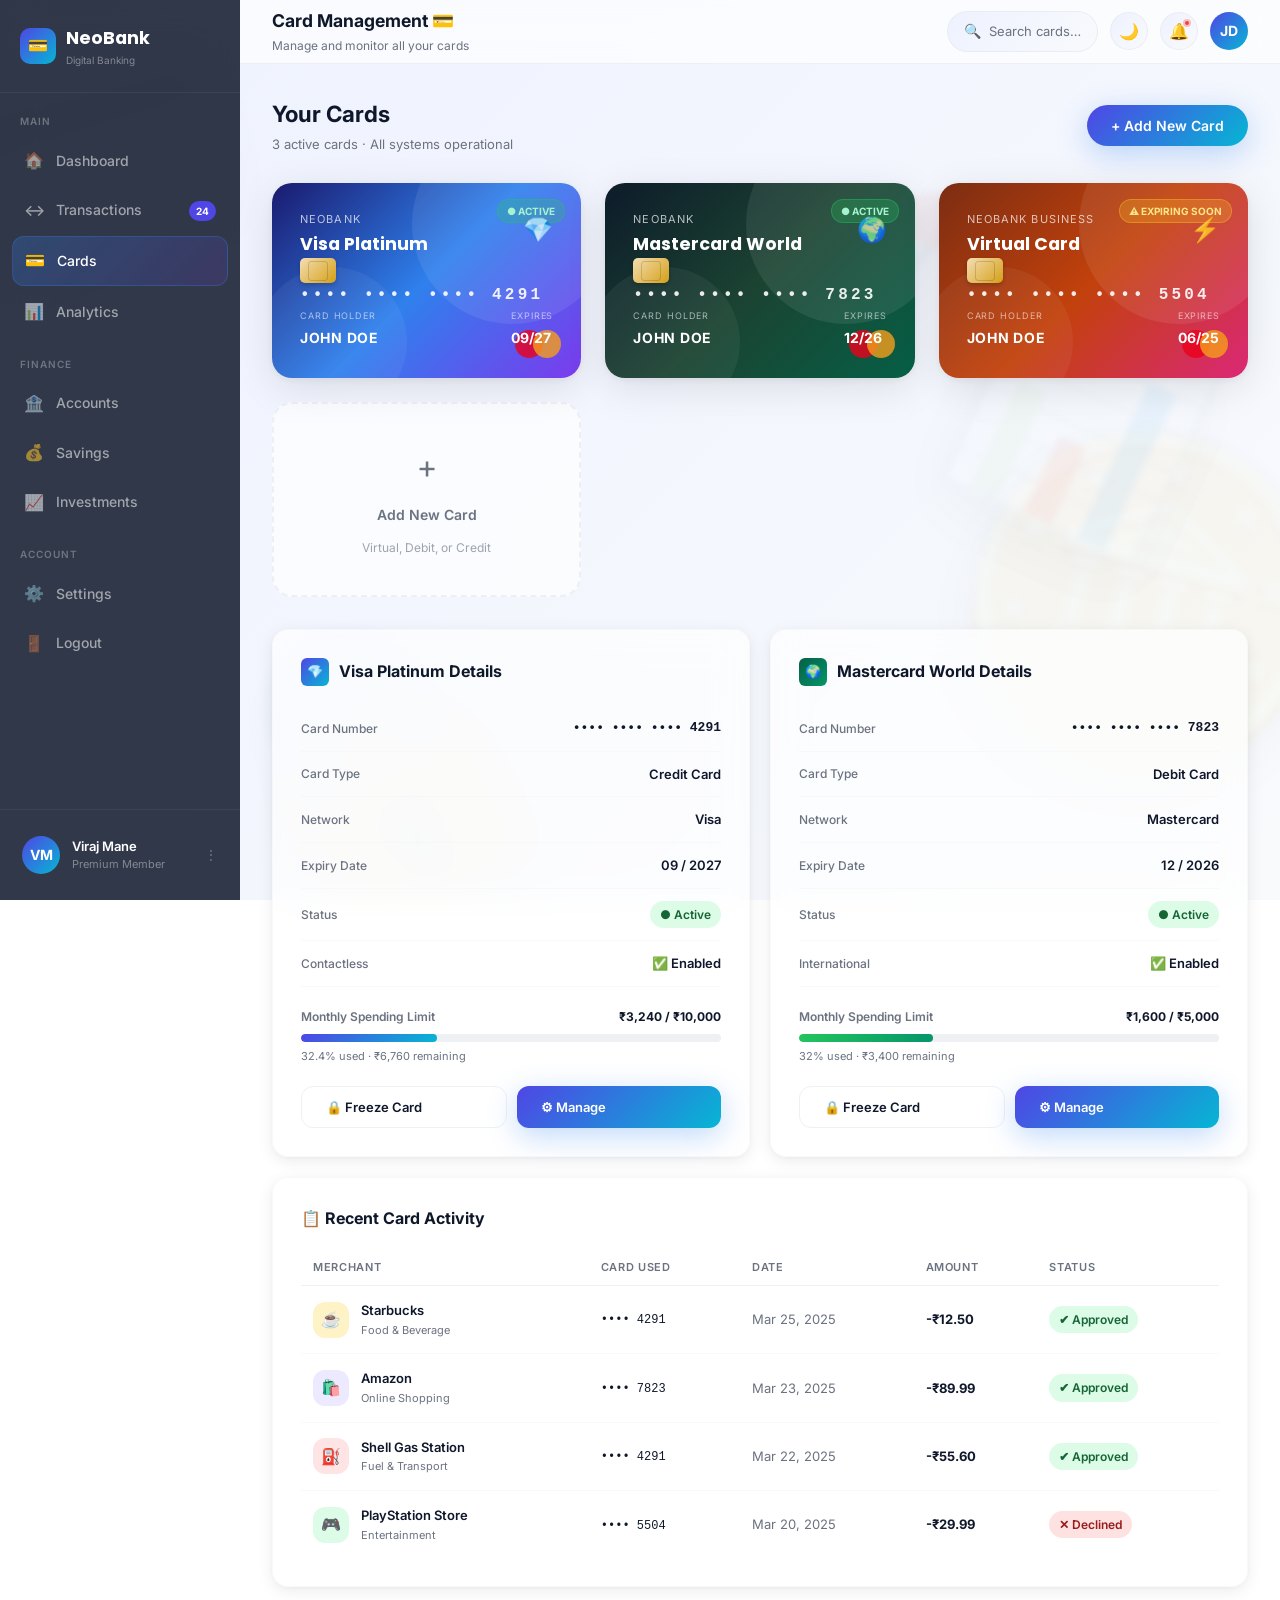
==== commit b19ebed8: "feat: Apply GenZ fintech redesign with Indigo/Cyan theme, glassmorphism, background stickers, and Rs" ====
--- a/cards.html
+++ b/cards.html
@@ -49,6 +49,16 @@
 </head>
 <body>
 
+  <!-- Background Enhancements -->
+  <div class="bg-stickers">
+    <div class="sticker sticker-1">💳</div>
+    <div class="sticker sticker-2">🪙</div>
+    <div class="sticker sticker-3">📊</div>
+    <div class="sticker sticker-4">🔒</div>
+    <div class="sticker sticker-5">🚀</div>
+  </div>
+
+
 <!-- ===== APP SHELL ===== -->
 <div class="app-shell">
 
@@ -98,9 +108,9 @@
 
     <div class="sidebar-footer">
       <div class="sidebar-user">
-        <div class="avatar">JD</div>
+        <div class="avatar">VM</div>
         <div class="sidebar-user-info">
-          <div class="sidebar-user-name">John Doe</div>
+          <div class="sidebar-user-name">Viraj Mane</div>
           <div class="sidebar-user-role">Premium Member</div>
         </div>
         <span style="color:rgba(255,255,255,0.3); font-size:14px;">⋮</span>
@@ -127,7 +137,7 @@
           🔔
           <span class="notif-dot"></span>
         </button>
-        <div class="avatar" title="John Doe">JD</div>
+        <div class="avatar" title="Viraj Mane">JD</div>
       </div>
     </header>
 
@@ -279,12 +289,12 @@
           <div class="card-spending-limit">
             <div class="limit-header">
               <span style="font-size:12px; font-weight:600; color:var(--text-muted);">Monthly Spending Limit</span>
-              <span style="font-size:12px; font-weight:700;">$3,240 / $10,000</span>
+              <span style="font-size:12px; font-weight:700;">₹3,240 / ₹10,000</span>
             </div>
             <div class="limit-bar">
               <div class="limit-fill" style="width: 32.4%;"></div>
             </div>
-            <div style="font-size:11px; color:var(--text-muted); margin-top:6px;">32.4% used · $6,760 remaining</div>
+            <div style="font-size:11px; color:var(--text-muted); margin-top:6px;">32.4% used · ₹6,760 remaining</div>
           </div>
 
           <div style="display:flex; gap:10px; margin-top:20px;">
@@ -328,12 +338,12 @@
           <div class="card-spending-limit">
             <div class="limit-header">
               <span style="font-size:12px; font-weight:600; color:var(--text-muted);">Monthly Spending Limit</span>
-              <span style="font-size:12px; font-weight:700;">$1,600 / $5,000</span>
+              <span style="font-size:12px; font-weight:700;">₹1,600 / ₹5,000</span>
             </div>
             <div class="limit-bar">
               <div class="limit-fill" style="width: 32%; background: linear-gradient(90deg, #22C55E, #059669);"></div>
             </div>
-            <div style="font-size:11px; color:var(--text-muted); margin-top:6px;">32% used · $3,400 remaining</div>
+            <div style="font-size:11px; color:var(--text-muted); margin-top:6px;">32% used · ₹3,400 remaining</div>
           </div>
 
           <div style="display:flex; gap:10px; margin-top:20px;">
@@ -368,7 +378,7 @@
                 </td>
                 <td><span style="font-family:monospace;font-size:12px;">•••• 4291</span></td>
                 <td style="color:var(--text-muted);">Mar 25, 2025</td>
-                <td class="txn-amount debit">-$12.50</td>
+                <td class="txn-amount debit">-₹12.50</td>
                 <td><span class="badge badge-green">✔ Approved</span></td>
               </tr>
               <tr>
@@ -383,7 +393,7 @@
                 </td>
                 <td><span style="font-family:monospace;font-size:12px;">•••• 7823</span></td>
                 <td style="color:var(--text-muted);">Mar 23, 2025</td>
-                <td class="txn-amount debit">-$89.99</td>
+                <td class="txn-amount debit">-₹89.99</td>
                 <td><span class="badge badge-green">✔ Approved</span></td>
               </tr>
               <tr>
@@ -398,7 +408,7 @@
                 </td>
                 <td><span style="font-family:monospace;font-size:12px;">•••• 4291</span></td>
                 <td style="color:var(--text-muted);">Mar 22, 2025</td>
-                <td class="txn-amount debit">-$55.60</td>
+                <td class="txn-amount debit">-₹55.60</td>
                 <td><span class="badge badge-green">✔ Approved</span></td>
               </tr>
               <tr>
@@ -413,7 +423,7 @@
                 </td>
                 <td><span style="font-family:monospace;font-size:12px;">•••• 5504</span></td>
                 <td style="color:var(--text-muted);">Mar 20, 2025</td>
-                <td class="txn-amount debit">-$29.99</td>
+                <td class="txn-amount debit">-₹29.99</td>
                 <td><span class="badge" style="background:var(--red-light);color:#991B1B;">✕ Declined</span></td>
               </tr>
             </tbody>
--- a/style.css
+++ b/style.css
@@ -7,26 +7,26 @@
 
 /* ---- CSS Variables / Design Tokens ---- */
 :root {
-  --primary:       #2F80ED;
-  --primary-dark:  #1A6CD9;
-  --primary-light: #EBF3FE;
-  --purple:        #7C3AED;
-  --gradient:      linear-gradient(135deg, #2F80ED 0%, #7C3AED 100%);
-  --gradient-card: linear-gradient(135deg, #1a3a6e 0%, #2F80ED 60%, #7C3AED 100%);
+  --primary: #4F46E5;
+  --primary-dark: #3730A3;
+  --primary-light: rgba(79, 70, 229, 0.1);
+  --purple: #06B6D4;
+  --gradient: linear-gradient(135deg, #4F46E5 0%, #06B6D4 100%);
+  --gradient-card: linear-gradient(135deg, #3730A3 0%, #4F46E5 60%, #06B6D4 100%);
   --green:         #22C55E;
   --green-light:   #DCFCE7;
   --red:           #EF4444;
   --red-light:     #FEE2E2;
   --orange:        #F59E0B;
 
-  --bg:            #F9FAFB;
-  --bg-card:       #FFFFFF;
+  --bg: linear-gradient(135deg, #EEF2FF 0%, #F8FAFC 100%);
+  --bg-card: rgba(255, 255, 255, 0.65);
   --bg-sidebar:    #0F172A;
-  --text:          #111827;
+  --text: #0F172A;
   --text-muted:    #6B7280;
   --text-light:    #9CA3AF;
-  --border:        #E5E7EB;
-  --border-light:  #F3F4F6;
+  --border: rgba(229, 231, 235, 0.6);
+  --border-light: rgba(243, 244, 246, 0.5);
 
   --shadow-sm:     0 1px 3px rgba(0,0,0,0.06), 0 1px 2px rgba(0,0,0,0.04);
   --shadow-md:     0 4px 16px rgba(0,0,0,0.08), 0 1px 4px rgba(0,0,0,0.04);
@@ -71,6 +71,7 @@
   font-size: 15px;
   transition: background 0.3s, color 0.3s;
   -webkit-font-smoothing: antialiased;
+  background-attachment: fixed;
 }
 
 a { text-decoration: none; color: inherit; }
@@ -997,3 +998,40 @@
   border-radius: 50%; animation: pulse 2s infinite;
   display: inline-block;
 }
+
+
+/* --- GenZ Fintech Enhancements --- */
+.card, .feature-card, .step-card, .testi-card, .pricing-card, .summary-tile, .txn-card-full, .chart-card, .spending-card, .txn-card, .mini-stat-card, .topbar, .navbar, .mockup-window {
+  backdrop-filter: blur(16px);
+  -webkit-backdrop-filter: blur(16px);
+}
+.sidebar {
+  background: rgba(15, 23, 42, 0.85);
+  backdrop-filter: blur(20px);
+  -webkit-backdrop-filter: blur(20px);
+}
+
+/* Background Stickers */
+.bg-stickers {
+  position: fixed; top: 0; left: 0; width: 100%; height: 100%;
+  pointer-events: none; z-index: -1; overflow: hidden;
+}
+.sticker {
+  position: absolute;
+  font-size: 15rem;
+  opacity: 0.05;
+  filter: blur(3px) drop-shadow(0 20px 30px rgba(0,0,0,0.5));
+  animation: float 20s ease-in-out infinite;
+  transform: rotate(-15deg);
+}
+.sticker-1 { top: -5%; left: -5%; animation-delay: 0s; animation-name: float1; }
+.sticker-2 { bottom: 5%; right: -5%; font-size: 20rem; transform: rotate(15deg); animation-delay: -5s; animation-name: float2; }
+.sticker-3 { top: 30%; left: 75%; font-size: 12rem; transform: rotate(25deg); animation-delay: -10s; animation-name: float3; }
+.sticker-4 { bottom: -10%; left: 15%; font-size: 18rem; transform: rotate(-30deg); animation-delay: -15s; animation-name: float4; }
+.sticker-5 { top: 15%; right: 25%; font-size: 10rem; transform: rotate(10deg); animation-delay: -7s; animation-name: float5; }
+
+@keyframes float1 { 0%, 100% { transform: translateY(0) rotate(-15deg); } 50% { transform: translateY(-40px) rotate(-10deg); } }
+@keyframes float2 { 0%, 100% { transform: translateY(0) rotate(15deg); } 50% { transform: translateY(-50px) rotate(20deg); } }
+@keyframes float3 { 0%, 100% { transform: translateY(0) rotate(25deg); } 50% { transform: translateY(-30px) rotate(30deg); } }
+@keyframes float4 { 0%, 100% { transform: translateY(0) rotate(-30deg); } 50% { transform: translateY(-40px) rotate(-25deg); } }
+@keyframes float5 { 0%, 100% { transform: translateY(0) rotate(10deg); } 50% { transform: translateY(-20px) rotate(5deg); } }
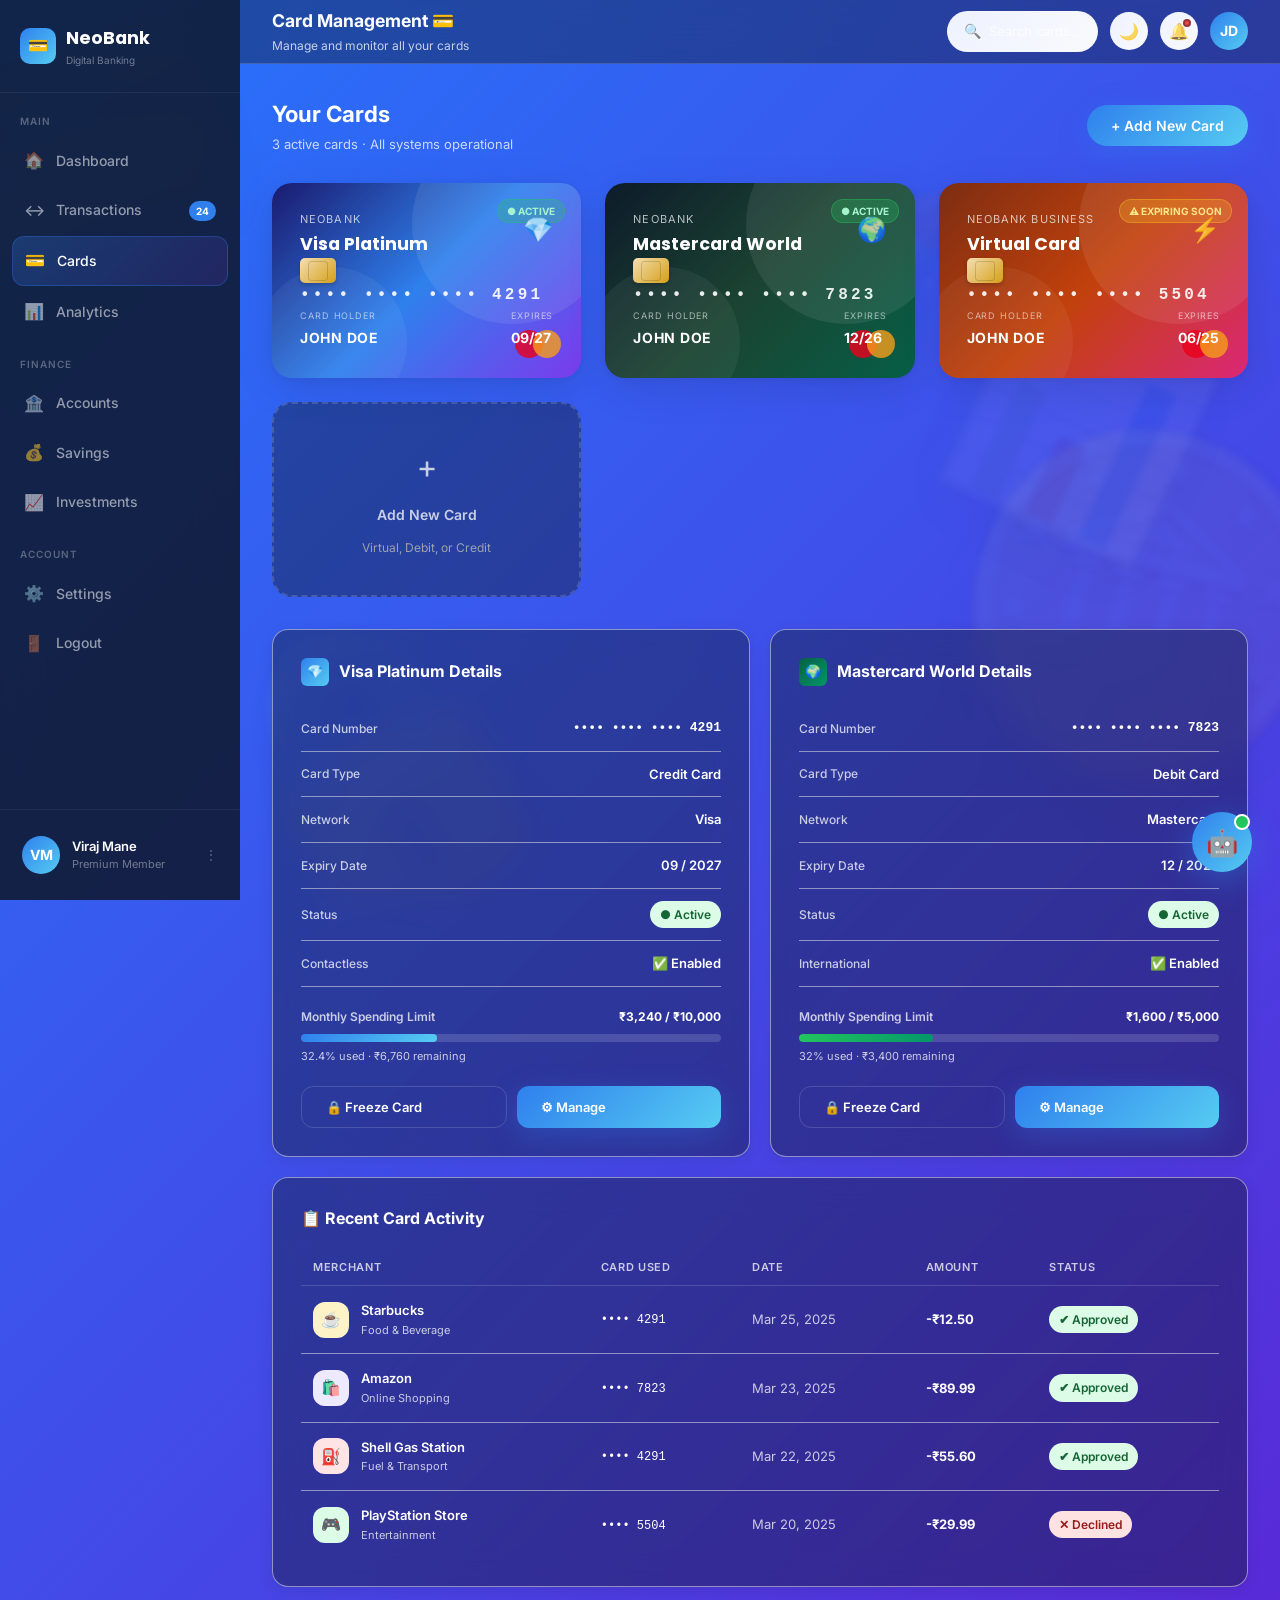
==== commit 5f77e76b: "feat: Add AI Finance Assistant floating chat widget to all pages" ====
--- a/cards.html
+++ b/cards.html
@@ -482,5 +482,7 @@
 modal.addEventListener('click', e => { if (e.target === modal) modal.classList.remove('open'); });
 </script>
 <script src="app.js"></script>
+
+  <script src="ai-assistant.js"></script>
 </body>
 </html>
--- a/style.css
+++ b/style.css
@@ -7,12 +7,12 @@
 
 /* ---- CSS Variables / Design Tokens ---- */
 :root {
-  --primary: #4F46E5;
+  --primary: #2F80ED;
   --primary-dark: #3730A3;
   --primary-light: rgba(79, 70, 229, 0.1);
-  --purple: #06B6D4;
-  --gradient: linear-gradient(135deg, #4F46E5 0%, #06B6D4 100%);
-  --gradient-card: linear-gradient(135deg, #3730A3 0%, #4F46E5 60%, #06B6D4 100%);
+  --purple: #56CCF2;
+  --gradient: linear-gradient(135deg, #2F80ED 0%, #56CCF2 100%);
+  --gradient-card: linear-gradient(135deg, #1A6CD9 0%, #2F80ED 60%, #56CCF2 100%);
   --green:         #22C55E;
   --green-light:   #DCFCE7;
   --red:           #EF4444;
@@ -20,12 +20,12 @@
   --orange:        #F59E0B;
 
   --bg: linear-gradient(135deg, #EEF2FF 0%, #F8FAFC 100%);
-  --bg-card: rgba(255, 255, 255, 0.65);
+  --bg-card: rgba(15, 23, 42, 0.4);
   --bg-sidebar:    #0F172A;
-  --text: #0F172A;
-  --text-muted:    #6B7280;
+  --text: #FFFFFF;
+  --text-muted: rgba(255, 255, 255, 0.75);
   --text-light:    #9CA3AF;
-  --border: rgba(229, 231, 235, 0.6);
+  --border: rgba(255, 255, 255, 0.15);
   --border-light: rgba(243, 244, 246, 0.5);
 
   --shadow-sm:     0 1px 3px rgba(0,0,0,0.06), 0 1px 2px rgba(0,0,0,0.04);
@@ -46,12 +46,12 @@
 /* ---- Dark Mode ---- */
 [data-theme="dark"] {
   --bg:           #0F172A;
-  --bg-card:      #1E293B;
+  --bg-card: rgba(15, 23, 42, 0.4);
   --bg-sidebar:   #020617;
   --text:         #F1F5F9;
   --text-muted:   #94A3B8;
   --text-light:   #64748B;
-  --border:       #334155;
+  --border: rgba(255, 255, 255, 0.15);
   --border-light: #1E293B;
   --shadow-sm:    0 1px 3px rgba(0,0,0,0.3);
   --shadow-md:    0 4px 16px rgba(0,0,0,0.4);
@@ -1029,9 +1029,173 @@
 .sticker-3 { top: 30%; left: 75%; font-size: 12rem; transform: rotate(25deg); animation-delay: -10s; animation-name: float3; }
 .sticker-4 { bottom: -10%; left: 15%; font-size: 18rem; transform: rotate(-30deg); animation-delay: -15s; animation-name: float4; }
 .sticker-5 { top: 15%; right: 25%; font-size: 10rem; transform: rotate(10deg); animation-delay: -7s; animation-name: float5; }
+.sticker-6 { top: 55%; left: 5%; font-size: 14rem; transform: rotate(-15deg); animation-delay: -2s; animation-name: float2; }
+.sticker-7 { bottom: 25%; right: 10%; font-size: 16rem; transform: rotate(20deg); animation-delay: -11s; animation-name: float1; }
+.sticker-8 { top: 75%; left: 35%; font-size: 11rem; transform: rotate(5deg); animation-delay: -8s; animation-name: float4; }
+.sticker-9 { top: 10%; left: 45%; font-size: 13rem; transform: rotate(-10deg); animation-delay: -4s; animation-name: float3; }
 
 @keyframes float1 { 0%, 100% { transform: translateY(0) rotate(-15deg); } 50% { transform: translateY(-40px) rotate(-10deg); } }
 @keyframes float2 { 0%, 100% { transform: translateY(0) rotate(15deg); } 50% { transform: translateY(-50px) rotate(20deg); } }
 @keyframes float3 { 0%, 100% { transform: translateY(0) rotate(25deg); } 50% { transform: translateY(-30px) rotate(30deg); } }
 @keyframes float4 { 0%, 100% { transform: translateY(0) rotate(-30deg); } 50% { transform: translateY(-40px) rotate(-25deg); } }
 @keyframes float5 { 0%, 100% { transform: translateY(0) rotate(10deg); } 50% { transform: translateY(-20px) rotate(5deg); } }
+
+/* Floating Window Animation */
+@keyframes float {
+  0% { transform: translateY(0px); }
+  50% { transform: translateY(-12px); }
+  100% { transform: translateY(0px); }
+}
+
+.floating-card {
+  animation: float 4s ease-in-out infinite;
+}
+
+/* ============================================
+   PRO UI UPGRADES (Animations, 3D, Wow Features)
+   ============================================ */
+   
+.relative { position: relative; }
+
+/* Observers & Scroll Animations */
+.fade-in-up {
+  opacity: 0;
+  transform: translateY(40px);
+  transition: opacity 0.8s ease-out, transform 0.8s ease-out;
+  will-change: opacity, transform;
+}
+.fade-in-up.visible {
+  opacity: 1;
+  transform: translateY(0);
+}
+
+/* Bank Card 3D Tilt */
+.tilt-card {
+  transform-style: preserve-3d;
+  transform: perspective(1000px);
+  transition: transform 0.1s ease, box-shadow 0.3s ease;
+  will-change: transform;
+}
+.tilt-card:hover {
+  box-shadow: 0 30px 60px rgba(47, 128, 237, 0.3), 0 10px 20px rgba(0, 0, 0, 0.1);
+}
+
+/* Balance Toggle Eye */
+.eye-toggle {
+  cursor: pointer;
+  opacity: 0.7;
+  font-size: 1.2rem;
+  transition: all 0.2s ease;
+  margin-left: 10px;
+}
+.eye-toggle:hover { opacity: 1; transform: scale(1.1); }
+.balance-hidden { filter: blur(6px); user-select: none; }
+
+/* AI Insight Box */
+.ai-insight-box {
+  position: absolute;
+  top: -10%; right: 0%;
+  background: rgba(255,255,255,0.95);
+  backdrop-filter: blur(16px);
+  -webkit-backdrop-filter: blur(16px);
+  padding: 12px 20px;
+  border-radius: 12px;
+  border: 1.5px solid rgba(47,128,237,0.3);
+  box-shadow: 0 10px 30px rgba(0,0,0,0.1);
+  font-size: 12px; font-weight: 600; color: var(--primary-dark);
+  animation: float-insight 6s ease-in-out infinite;
+  z-index: 10;
+  max-width: 200px; line-height: 1.5;
+}
+
+@keyframes float-insight {
+  0%, 100% { transform: translateY(0); }
+  50% { transform: translateY(-10px); }
+}
+
+.pulse-lock {
+  animation: pulse-glow 2s infinite;
+  border-radius: 50%;
+}
+@keyframes pulse-glow {
+  0% { box-shadow: 0 0 0 0 rgba(34, 197, 94, 0.4); }
+  70% { box-shadow: 0 0 0 15px rgba(34, 197, 94, 0); }
+  100% { box-shadow: 0 0 0 0 rgba(34, 197, 94, 0); }
+}
+
+.typing-text {
+  border-right: 3px solid var(--primary);
+  white-space: nowrap;
+  overflow: hidden;
+  animation: typing 2.5s steps(40, end), blink-caret .75s step-end infinite;
+}
+@keyframes typing { from { max-width: 0 } to { max-width: 100% } }
+@keyframes blink-caret { from, to { border-color: transparent } 50% { border-color: var(--primary) } }
+
+.btn-glow { transition: all 0.3s ease; position: relative; overflow: hidden; }
+.btn-glow:hover { transform: scale(1.05) translateY(-2px); box-shadow: 0 15px 30px rgba(47, 128, 237, 0.4); }
+
+/* Sticky Navbar Blur Enhancement */
+.navbar {
+  background: rgba(15, 23, 42, 0.5) !important;
+  backdrop-filter: blur(24px) saturate(180%) !important;
+  -webkit-backdrop-filter: blur(24px) saturate(180%) !important;
+  border-bottom: 1px solid rgba(0,0,0,0.05);
+}
+[data-theme="dark"] .navbar {
+  background: rgba(15, 23, 42, 0.7) !important;
+}
+
+/* --- User Requested Animations --- */
+.card:hover {
+  transform: translateY(-10px) !important;
+  transition: transform 0.3s ease !important;
+}
+
+.typing {
+  overflow: hidden;
+  white-space: nowrap;
+  border-right: 3px solid;
+  width: 0;
+  animation: typing-anim 2s steps(30, end) forwards;
+}
+
+@keyframes typing-anim {
+  to { width: 100%; }
+}
+
+body {
+  background: linear-gradient(-45deg, #2F80ED, #56CCF2, #6a11cb, #2575fc) !important;
+  background-size: 400% 400% !important;
+  animation: gradientMove 10s ease infinite !important;
+}
+
+@keyframes gradientMove {
+  0% { background-position: 0% 50%; }
+  50% { background-position: 100% 50%; }
+  100% { background-position: 0% 50%; }
+}
+
+/* --- User Requested Feature (Fade Left & Float) --- */
+@keyframes float {
+  0% { transform: translateY(0px); }
+  50% { transform: translateY(-12px); }
+  100% { transform: translateY(0px); }
+}
+
+.floating {
+  animation: float 4s ease-in-out infinite;
+}
+
+.fade-left {
+  opacity: 0;
+  transform: translateX(-40px);
+  animation: fadeLeft 1s ease forwards;
+}
+
+@keyframes fadeLeft {
+  to {
+    opacity: 1;
+    transform: translateX(0);
+  }
+}
